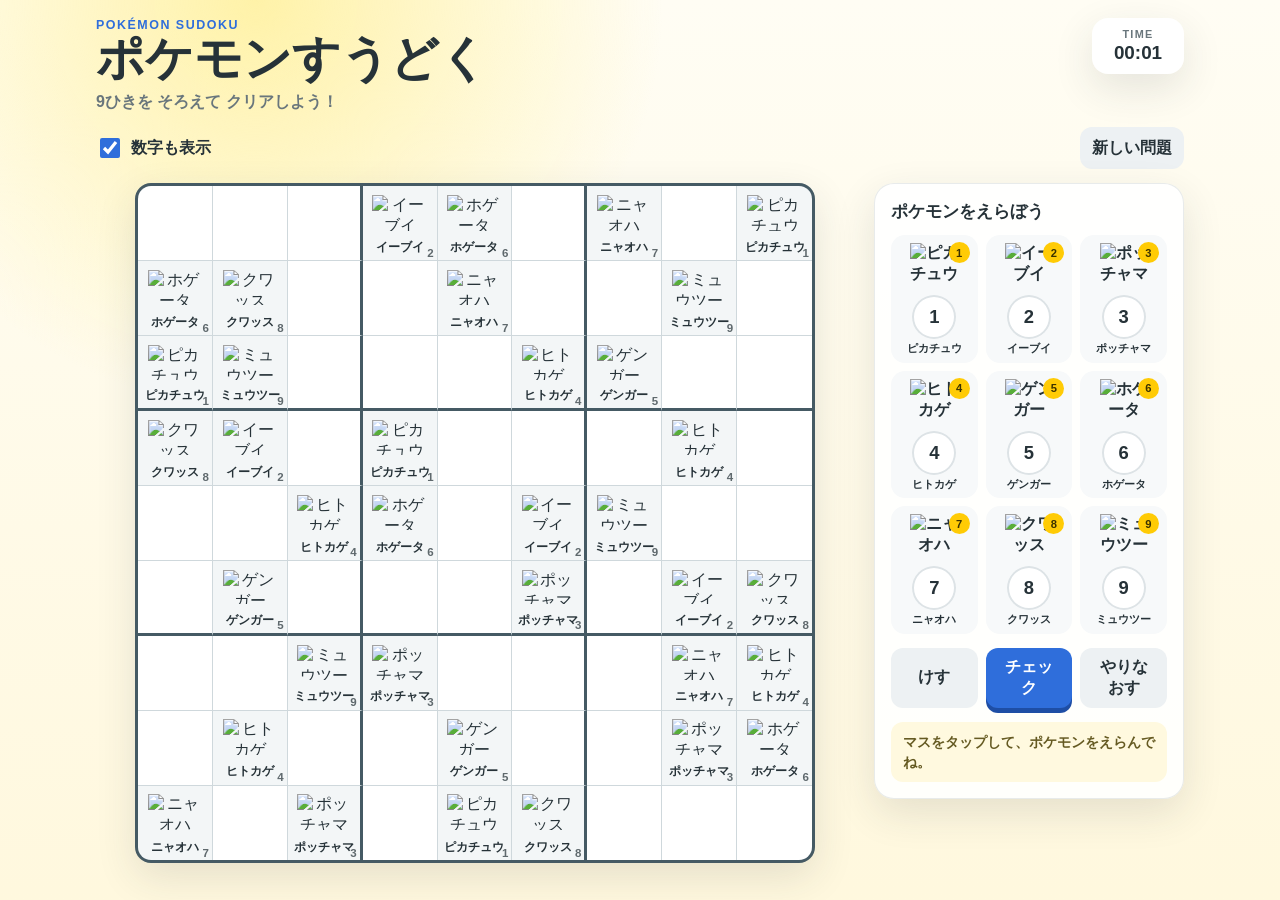
==== index.html @ cf90e305 "Add files via upload" ====
<!doctype html>
<html lang="ja">
<head>
  <meta charset="utf-8" />
  <meta name="viewport" content="width=device-width, initial-scale=1, viewport-fit=cover" />
  <meta name="theme-color" content="#fff7d6" />
  <title>ポケモンすうどく</title>
  <link rel="stylesheet" href="style.css" />
</head>
<body>
  <main class="app-shell">
    <header class="app-header">
      <div>
        <p class="eyebrow">Pokémon Sudoku</p>
        <h1>ポケモンすうどく</h1>
        <p class="subtitle">9ひきを そろえて クリアしよう！</p>
      </div>
      <div class="timer-card" aria-label="経過時間">
        <span>TIME</span>
        <strong id="timer">00:00</strong>
      </div>
    </header>

    <section class="toolbar" aria-label="ゲーム設定">
      <label class="toggle">
        <input id="showNumbers" type="checkbox" checked />
        <span>数字も表示</span>
      </label>
      <button id="newGameBtn" class="btn btn-soft" type="button">新しい問題</button>
    </section>

    <section class="game-area">
      <div class="board-wrap">
        <div id="sudokuBoard" class="sudoku-board" role="grid" aria-label="数独盤面"></div>
      </div>

      <aside class="side-panel">
        <h2>ポケモンをえらぼう</h2>
        <div id="palette" class="pokemon-palette" aria-label="ポケモン選択"></div>

        <div class="action-grid">
          <button id="eraseBtn" class="btn btn-soft" type="button">けす</button>
          <button id="checkBtn" class="btn btn-primary" type="button">チェック</button>
          <button id="resetBtn" class="btn btn-soft" type="button">やりなおす</button>
        </div>

        <p id="statusMessage" class="status-message" aria-live="polite">
          マスをタップして、ポケモンをえらんでね。
        </p>
      </aside>
    </section>
  </main>

  <div id="celebration" class="celebration" hidden>
    <div class="celebration-card" role="dialog" aria-modal="true" aria-labelledby="clearTitle">
      <div class="sparkles" aria-hidden="true">✦ ✨ ★ ✦</div>
      <p class="clear-kicker">CONGRATULATIONS!</p>
      <h2 id="clearTitle">クリア！ おめでとう！</h2>
      <p class="clear-message">9ひきのみんなが そろったよ！</p>

      <div id="celebrationPokemon" class="celebration-pokemon"></div>

      <p class="clear-time">クリアタイム：<strong id="clearTime">00:00</strong></p>
      <button id="playAgainBtn" class="btn btn-primary btn-large" type="button">新しい問題にちょうせん</button>
    </div>
  </div>

  <script src="script.js"></script>
</body>
</html>
---- style.css ----
:root {
  --bg: #fff8de;
  --panel: #ffffff;
  --ink: #263238;
  --muted: #69767c;
  --line: #cfd8dc;
  --strong-line: #455a64;
  --accent: #ffcb05;
  --accent-dark: #f3a900;
  --blue: #2f6edb;
  --blue-dark: #1e4ea5;
  --danger: #d63a3a;
  --danger-bg: #ffe9e9;
  --selected: #e9f2ff;
  --related: #f5f9ff;
  --fixed: #f3f6f7;
  --shadow: 0 14px 40px rgba(38, 50, 56, .12);
}

* { box-sizing: border-box; }

html, body {
  margin: 0;
  min-height: 100%;
  font-family: -apple-system, BlinkMacSystemFont, "Segoe UI", "Hiragino Sans",
    "Yu Gothic", "Meiryo", sans-serif;
  color: var(--ink);
  background:
    radial-gradient(circle at 20% 0%, #fff2a8 0, transparent 30%),
    linear-gradient(180deg, #fffdf4 0%, var(--bg) 100%);
}

button, input { font: inherit; }

button {
  -webkit-tap-highlight-color: transparent;
  touch-action: manipulation;
}

.app-shell {
  width: min(1120px, 100%);
  margin: 0 auto;
  padding: 18px 16px 28px;
}

.app-header {
  display: flex;
  justify-content: space-between;
  gap: 16px;
  align-items: flex-start;
  margin-bottom: 14px;
}

.eyebrow {
  margin: 0 0 2px;
  font-size: .78rem;
  font-weight: 800;
  letter-spacing: .12em;
  color: var(--blue);
  text-transform: uppercase;
}

h1 {
  margin: 0;
  font-size: clamp(1.8rem, 5vw, 3rem);
  line-height: 1.05;
}

.subtitle {
  margin: 8px 0 0;
  color: var(--muted);
  font-weight: 700;
}

.timer-card {
  flex: 0 0 auto;
  min-width: 92px;
  padding: 10px 12px;
  border-radius: 16px;
  background: var(--panel);
  box-shadow: var(--shadow);
  text-align: center;
}

.timer-card span {
  display: block;
  font-size: .68rem;
  letter-spacing: .12em;
  color: var(--muted);
  font-weight: 900;
}

.timer-card strong {
  display: block;
  margin-top: 2px;
  font-variant-numeric: tabular-nums;
  font-size: 1.18rem;
}

.toolbar {
  display: flex;
  gap: 10px;
  justify-content: space-between;
  align-items: center;
  margin-bottom: 14px;
}

.toggle {
  display: inline-flex;
  align-items: center;
  gap: 8px;
  font-weight: 800;
  cursor: pointer;
}

.toggle input {
  width: 20px;
  height: 20px;
  accent-color: var(--blue);
}

.game-area {
  display: grid;
  grid-template-columns: minmax(0, 1fr) 310px;
  gap: 20px;
  align-items: start;
}

.board-wrap {
  display: flex;
  justify-content: center;
}

.sudoku-board {
  width: min(100%, 680px);
  aspect-ratio: 1;
  display: grid;
  grid-template-columns: repeat(9, 1fr);
  grid-template-rows: repeat(9, 1fr);
  background: var(--strong-line);
  border: 3px solid var(--strong-line);
  border-radius: 16px;
  overflow: hidden;
  box-shadow: var(--shadow);
}

.cell {
  position: relative;
  display: grid;
  place-items: center;
  min-width: 0;
  min-height: 0;
  padding: 2px;
  border: 0;
  border-right: 1px solid var(--line);
  border-bottom: 1px solid var(--line);
  background: white;
  cursor: pointer;
  color: var(--ink);
}

.cell:nth-child(9n) { border-right: 0; }
.cell:nth-last-child(-n + 9) { border-bottom: 0; }

.cell.block-right { border-right: 3px solid var(--strong-line); }
.cell.block-bottom { border-bottom: 3px solid var(--strong-line); }

.cell.fixed {
  background: var(--fixed);
  cursor: default;
}

.cell.related:not(.fixed) { background: var(--related); }
.cell.selected { background: var(--selected) !important; }
.cell.error { background: var(--danger-bg) !important; }

.cell img,
.pokemon-button img,
.celebration-item img {
  display: block;
  object-fit: contain;
}

.cell img {
  width: 78%;
  height: 72%;
}

.cell-number {
  position: absolute;
  right: 3px;
  bottom: 1px;
  font-size: clamp(.48rem, 1.2vw, .72rem);
  font-weight: 900;
  color: rgba(38, 50, 56, .72);
  line-height: 1;
}

.cell-name-fallback {
  font-size: clamp(.42rem, 1.05vw, .78rem);
  font-weight: 900;
  text-align: center;
  line-height: 1.1;
  padding: 0 2px;
}

.cell.fixed .cell-name-fallback { color: #263238; }

.side-panel {
  background: rgba(255,255,255,.9);
  border: 1px solid rgba(69, 90, 100, .12);
  border-radius: 20px;
  padding: 16px;
  box-shadow: var(--shadow);
}

.side-panel h2 {
  margin: 0 0 12px;
  font-size: 1.05rem;
}

.pokemon-palette {
  display: grid;
  grid-template-columns: repeat(3, 1fr);
  gap: 8px;
}

.pokemon-button {
  position: relative;
  display: flex;
  min-height: 88px;
  flex-direction: column;
  align-items: center;
  justify-content: center;
  gap: 4px;
  padding: 6px 4px;
  border: 2px solid transparent;
  border-radius: 14px;
  background: #f7f9fa;
  color: var(--ink);
  cursor: pointer;
  font-weight: 900;
}

.pokemon-button:hover,
.pokemon-button:focus-visible {
  border-color: var(--blue);
  outline: none;
}

.pokemon-button.active {
  border-color: var(--blue);
  background: #e9f2ff;
}

.pokemon-button img {
  width: 48px;
  height: 48px;
}

.pokemon-button .fallback {
  width: 44px;
  height: 44px;
  display: grid;
  place-items: center;
  border-radius: 50%;
  background: white;
  font-size: 1.15rem;
  box-shadow: inset 0 0 0 2px #dde3e6;
}

.pokemon-button small {
  font-size: .68rem;
  line-height: 1.05;
}

.palette-number {
  position: absolute;
  right: 6px;
  top: 5px;
  width: 21px;
  height: 21px;
  border-radius: 50%;
  display: grid;
  place-items: center;
  font-size: .7rem;
  background: var(--accent);
  color: #3b3200;
}

.action-grid {
  margin-top: 14px;
  display: grid;
  grid-template-columns: repeat(3, 1fr);
  gap: 8px;
}

.btn {
  border: 0;
  border-radius: 12px;
  min-height: 42px;
  padding: 9px 12px;
  font-weight: 900;
  cursor: pointer;
}

.btn-soft {
  background: #edf1f3;
  color: var(--ink);
}

.btn-primary {
  background: var(--blue);
  color: white;
  box-shadow: 0 5px 0 var(--blue-dark);
}

.btn-primary:active {
  transform: translateY(3px);
  box-shadow: 0 2px 0 var(--blue-dark);
}

.btn-large {
  width: min(360px, 100%);
  min-height: 50px;
  font-size: 1rem;
}

.status-message {
  min-height: 44px;
  margin: 14px 0 0;
  padding: 10px 12px;
  border-radius: 12px;
  background: #fff9df;
  color: #655a22;
  font-size: .88rem;
  font-weight: 800;
  line-height: 1.45;
}

.status-message.good {
  background: #e8f7ec;
  color: #24613a;
}

.status-message.bad {
  background: var(--danger-bg);
  color: #812727;
}

.celebration[hidden] { display: none; }

.celebration {
  position: fixed;
  inset: 0;
  z-index: 100;
  display: grid;
  place-items: center;
  padding: 18px;
  background: rgba(27, 36, 40, .72);
  backdrop-filter: blur(5px);
}

.celebration-card {
  width: min(720px, 100%);
  max-height: calc(100vh - 36px);
  overflow: auto;
  padding: 24px 18px 22px;
  border-radius: 24px;
  background:
    radial-gradient(circle at 50% -20%, #fff1a1 0, transparent 45%),
    white;
  text-align: center;
  box-shadow: 0 28px 80px rgba(0,0,0,.28);
  animation: pop-in .35s ease-out;
}

@keyframes pop-in {
  from { opacity: 0; transform: scale(.9) translateY(12px); }
  to { opacity: 1; transform: scale(1) translateY(0); }
}

.sparkles {
  font-size: 1.4rem;
  letter-spacing: .28em;
  color: var(--accent-dark);
}

.clear-kicker {
  margin: 8px 0 2px;
  color: var(--blue);
  font-size: .75rem;
  font-weight: 1000;
  letter-spacing: .1em;
}

.celebration-card h2 {
  margin: 0;
  font-size: clamp(1.65rem, 6vw, 2.5rem);
}

.clear-message {
  margin: 8px 0 16px;
  font-weight: 800;
  color: var(--muted);
}

.celebration-pokemon {
  display: grid;
  grid-template-columns: repeat(3, 1fr);
  gap: 10px;
  width: min(520px, 100%);
  margin: 0 auto 14px;
}

.celebration-item {
  min-width: 0;
  min-height: 112px;
  display: flex;
  flex-direction: column;
  justify-content: center;
  align-items: center;
  gap: 4px;
  padding: 8px 4px;
  border-radius: 16px;
  background: #f7f9fa;
  border: 2px solid #edf1f3;
}

.celebration-item img {
  width: min(76px, 70%);
  height: 70px;
}

.celebration-item .fallback {
  width: 62px;
  height: 62px;
  display: grid;
  place-items: center;
  border-radius: 50%;
  background: white;
  box-shadow: inset 0 0 0 2px #dde3e6;
  font-size: 1.35rem;
  font-weight: 1000;
}

.celebration-item strong {
  font-size: .78rem;
  line-height: 1.1;
}

.clear-time {
  margin: 12px 0 16px;
  font-weight: 800;
}

@media (max-width: 860px) {
  .game-area {
    grid-template-columns: 1fr;
  }

  .side-panel {
    width: min(680px, 100%);
    margin: 0 auto;
  }

  .pokemon-palette {
    grid-template-columns: repeat(5, 1fr);
  }

  .pokemon-button {
    min-height: 80px;
  }
}

@media (max-width: 620px) {
  .app-shell { padding: 12px 10px 20px; }

  .app-header {
    align-items: center;
  }

  .subtitle {
    font-size: .82rem;
  }

  .timer-card {
    min-width: 78px;
    padding: 8px 9px;
  }

  .toolbar {
    gap: 8px;
  }

  .toolbar .btn {
    min-height: 38px;
    padding: 7px 10px;
    font-size: .8rem;
  }

  .toggle {
    font-size: .82rem;
  }

  .sudoku-board {
    border-radius: 10px;
    border-width: 2px;
  }

  .cell.block-right { border-right-width: 2px; }
  .cell.block-bottom { border-bottom-width: 2px; }

  .pokemon-palette {
    grid-template-columns: repeat(3, 1fr);
  }

  .pokemon-button {
    min-height: 76px;
  }

  .pokemon-button img {
    width: 42px;
    height: 42px;
  }

  .celebration-card {
    padding-left: 12px;
    padding-right: 12px;
  }

  .celebration-item {
    min-height: 96px;
  }

  .celebration-item img {
    height: 58px;
  }
}
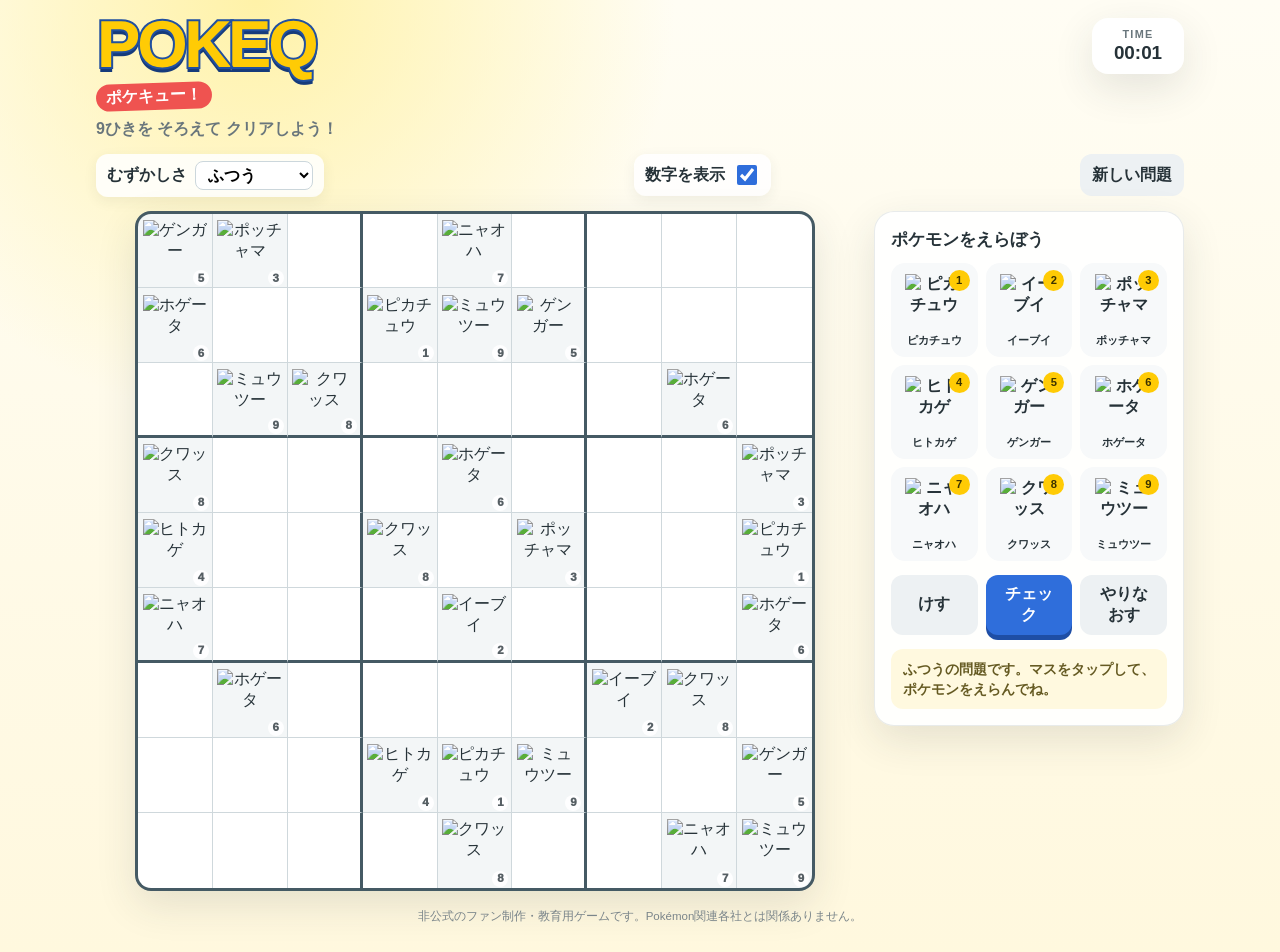
==== commit a5b907c2: "Add files via upload" ====
--- a/index.html
+++ b/index.html
@@ -4,15 +4,15 @@
   <meta charset="utf-8" />
   <meta name="viewport" content="width=device-width, initial-scale=1, viewport-fit=cover" />
   <meta name="theme-color" content="#fff7d6" />
-  <title>ポケモンすうどく</title>
+  <title>POKEQ | ポケキュー！</title>
   <link rel="stylesheet" href="style.css" />
 </head>
 <body>
   <main class="app-shell">
     <header class="app-header">
-      <div>
-        <p class="eyebrow">Pokémon Sudoku</p>
-        <h1>ポケモンすうどく</h1>
+      <div class="brand">
+        <div class="brand-main">POKEQ</div>
+        <div class="brand-ja">ポケキュー！</div>
         <p class="subtitle">9ひきを そろえて クリアしよう！</p>
       </div>
       <div class="timer-card" aria-label="経過時間">
@@ -22,10 +22,20 @@
     </header>
 
     <section class="toolbar" aria-label="ゲーム設定">
-      <label class="toggle">
+      <label class="control-box">
+        <span>むずかしさ</span>
+        <select id="difficulty">
+          <option value="easy">かんたん</option>
+          <option value="normal" selected>ふつう</option>
+          <option value="hard">むずかしい</option>
+        </select>
+      </label>
+
+      <label class="toggle control-box">
+        <span>数字を表示</span>
         <input id="showNumbers" type="checkbox" checked />
-        <span>数字も表示</span>
       </label>
+
       <button id="newGameBtn" class="btn btn-soft" type="button">新しい問題</button>
     </section>
 
@@ -49,6 +59,10 @@
         </p>
       </aside>
     </section>
+
+    <footer class="app-footer">
+      非公式のファン制作・教育用ゲームです。Pokémon関連各社とは関係ありません。
+    </footer>
   </main>
 
   <div id="celebration" class="celebration" hidden>
@@ -57,11 +71,12 @@
       <p class="clear-kicker">CONGRATULATIONS!</p>
       <h2 id="clearTitle">クリア！ おめでとう！</h2>
       <p class="clear-message">9ひきのみんなが そろったよ！</p>
-
       <div id="celebrationPokemon" class="celebration-pokemon"></div>
-
       <p class="clear-time">クリアタイム：<strong id="clearTime">00:00</strong></p>
-      <button id="playAgainBtn" class="btn btn-primary btn-large" type="button">新しい問題にちょうせん</button>
+      <div class="clear-actions">
+        <button id="closeClearBtn" class="btn btn-soft btn-large" type="button">盤面を見る</button>
+        <button id="playAgainBtn" class="btn btn-primary btn-large" type="button">新しい問題にちょうせん</button>
+      </div>
     </div>
   </div>
 
--- a/style.css
+++ b/style.css
@@ -16,524 +16,75 @@
   --fixed: #f3f6f7;
   --shadow: 0 14px 40px rgba(38, 50, 56, .12);
 }
-
 * { box-sizing: border-box; }
-
 html, body {
   margin: 0;
   min-height: 100%;
-  font-family: -apple-system, BlinkMacSystemFont, "Segoe UI", "Hiragino Sans",
-    "Yu Gothic", "Meiryo", sans-serif;
+  font-family: -apple-system, BlinkMacSystemFont, "Segoe UI", "Hiragino Sans", "Yu Gothic", "Meiryo", sans-serif;
   color: var(--ink);
-  background:
-    radial-gradient(circle at 20% 0%, #fff2a8 0, transparent 30%),
-    linear-gradient(180deg, #fffdf4 0%, var(--bg) 100%);
+  background: radial-gradient(circle at 20% 0%, #fff2a8 0, transparent 30%), linear-gradient(180deg, #fffdf4 0%, var(--bg) 100%);
 }
-
-button, input { font: inherit; }
-
-button {
-  -webkit-tap-highlight-color: transparent;
-  touch-action: manipulation;
-}
-
-.app-shell {
-  width: min(1120px, 100%);
-  margin: 0 auto;
-  padding: 18px 16px 28px;
-}
-
-.app-header {
-  display: flex;
-  justify-content: space-between;
-  gap: 16px;
-  align-items: flex-start;
-  margin-bottom: 14px;
-}
-
-.eyebrow {
-  margin: 0 0 2px;
-  font-size: .78rem;
-  font-weight: 800;
-  letter-spacing: .12em;
-  color: var(--blue);
-  text-transform: uppercase;
-}
-
-h1 {
-  margin: 0;
-  font-size: clamp(1.8rem, 5vw, 3rem);
-  line-height: 1.05;
-}
-
-.subtitle {
-  margin: 8px 0 0;
-  color: var(--muted);
-  font-weight: 700;
-}
-
-.timer-card {
-  flex: 0 0 auto;
-  min-width: 92px;
-  padding: 10px 12px;
-  border-radius: 16px;
-  background: var(--panel);
-  box-shadow: var(--shadow);
-  text-align: center;
-}
-
-.timer-card span {
-  display: block;
-  font-size: .68rem;
-  letter-spacing: .12em;
-  color: var(--muted);
-  font-weight: 900;
-}
-
-.timer-card strong {
-  display: block;
-  margin-top: 2px;
-  font-variant-numeric: tabular-nums;
-  font-size: 1.18rem;
-}
-
-.toolbar {
-  display: flex;
-  gap: 10px;
-  justify-content: space-between;
-  align-items: center;
-  margin-bottom: 14px;
-}
-
-.toggle {
-  display: inline-flex;
-  align-items: center;
-  gap: 8px;
-  font-weight: 800;
-  cursor: pointer;
-}
-
-.toggle input {
-  width: 20px;
-  height: 20px;
-  accent-color: var(--blue);
-}
-
-.game-area {
-  display: grid;
-  grid-template-columns: minmax(0, 1fr) 310px;
-  gap: 20px;
-  align-items: start;
-}
-
-.board-wrap {
-  display: flex;
-  justify-content: center;
-}
-
-.sudoku-board {
-  width: min(100%, 680px);
-  aspect-ratio: 1;
-  display: grid;
-  grid-template-columns: repeat(9, 1fr);
-  grid-template-rows: repeat(9, 1fr);
-  background: var(--strong-line);
-  border: 3px solid var(--strong-line);
-  border-radius: 16px;
-  overflow: hidden;
-  box-shadow: var(--shadow);
-}
-
-.cell {
-  position: relative;
-  display: grid;
-  place-items: center;
-  min-width: 0;
-  min-height: 0;
-  padding: 2px;
-  border: 0;
-  border-right: 1px solid var(--line);
-  border-bottom: 1px solid var(--line);
-  background: white;
-  cursor: pointer;
-  color: var(--ink);
-}
-
+button, input, select { font: inherit; }
+button { -webkit-tap-highlight-color: transparent; touch-action: manipulation; }
+.app-shell { width: min(1120px, 100%); margin: 0 auto; padding: 18px 16px 28px; }
+.app-header { display: flex; justify-content: space-between; gap: 16px; align-items: flex-start; margin-bottom: 14px; }
+.brand-main { font-size: clamp(2.2rem, 7vw, 4rem); line-height: .9; font-weight: 1000; letter-spacing: -.04em; color: #ffcb05; -webkit-text-stroke: 2px #2150a0; text-shadow: 0 4px 0 #163b7b; }
+.brand-ja { display: inline-block; margin-top: 7px; padding: 3px 10px; border-radius: 999px; background: #ef5350; color: white; font-weight: 1000; transform: rotate(-2deg); }
+.subtitle { margin: 9px 0 0; color: var(--muted); font-weight: 800; }
+.timer-card { flex: 0 0 auto; min-width: 92px; padding: 10px 12px; border-radius: 16px; background: var(--panel); box-shadow: var(--shadow); text-align: center; }
+.timer-card span { display: block; font-size: .68rem; letter-spacing: .12em; color: var(--muted); font-weight: 900; }
+.timer-card strong { display: block; margin-top: 2px; font-variant-numeric: tabular-nums; font-size: 1.18rem; }
+.toolbar { display: flex; gap: 10px; justify-content: space-between; align-items: center; margin-bottom: 14px; flex-wrap: wrap; }
+.control-box { display: inline-flex; align-items: center; gap: 8px; min-height: 42px; padding: 7px 11px; border-radius: 12px; background: rgba(255,255,255,.85); font-weight: 900; box-shadow: 0 4px 14px rgba(38,50,56,.07); }
+.control-box select { border: 1px solid #ccd7dc; border-radius: 8px; background: white; padding: 4px 8px; font-weight: 800; }
+.toggle input { width: 20px; height: 20px; accent-color: var(--blue); }
+.game-area { display: grid; grid-template-columns: minmax(0, 1fr) 310px; gap: 20px; align-items: start; }
+.board-wrap { display: flex; justify-content: center; }
+.sudoku-board { width: min(100%, 680px); aspect-ratio: 1; display: grid; grid-template-columns: repeat(9, 1fr); grid-template-rows: repeat(9, 1fr); background: var(--strong-line); border: 3px solid var(--strong-line); border-radius: 16px; overflow: hidden; box-shadow: var(--shadow); }
+.cell { position: relative; display: grid; place-items: center; min-width: 0; min-height: 0; padding: 1px; border: 0; border-right: 1px solid var(--line); border-bottom: 1px solid var(--line); background: white; cursor: pointer; color: var(--ink); }
 .cell:nth-child(9n) { border-right: 0; }
 .cell:nth-last-child(-n + 9) { border-bottom: 0; }
-
 .cell.block-right { border-right: 3px solid var(--strong-line); }
 .cell.block-bottom { border-bottom: 3px solid var(--strong-line); }
-
-.cell.fixed {
-  background: var(--fixed);
-  cursor: default;
-}
-
+.cell.fixed { background: var(--fixed); cursor: default; }
 .cell.related:not(.fixed) { background: var(--related); }
-.cell.selected { background: var(--selected) !important; }
+.cell.selected { background: var(--selected) !important; box-shadow: inset 0 0 0 3px var(--blue); }
 .cell.error { background: var(--danger-bg) !important; }
-
-.cell img,
-.pokemon-button img,
-.celebration-item img {
-  display: block;
-  object-fit: contain;
-}
-
-.cell img {
-  width: 78%;
-  height: 72%;
-}
-
-.cell-number {
-  position: absolute;
-  right: 3px;
-  bottom: 1px;
-  font-size: clamp(.48rem, 1.2vw, .72rem);
-  font-weight: 900;
-  color: rgba(38, 50, 56, .72);
-  line-height: 1;
-}
-
-.cell-name-fallback {
-  font-size: clamp(.42rem, 1.05vw, .78rem);
-  font-weight: 900;
-  text-align: center;
-  line-height: 1.1;
-  padding: 0 2px;
-}
-
-.cell.fixed .cell-name-fallback { color: #263238; }
-
-.side-panel {
-  background: rgba(255,255,255,.9);
-  border: 1px solid rgba(69, 90, 100, .12);
-  border-radius: 20px;
-  padding: 16px;
-  box-shadow: var(--shadow);
-}
-
-.side-panel h2 {
-  margin: 0 0 12px;
-  font-size: 1.05rem;
-}
-
-.pokemon-palette {
-  display: grid;
-  grid-template-columns: repeat(3, 1fr);
-  gap: 8px;
-}
-
-.pokemon-button {
-  position: relative;
-  display: flex;
-  min-height: 88px;
-  flex-direction: column;
-  align-items: center;
-  justify-content: center;
-  gap: 4px;
-  padding: 6px 4px;
-  border: 2px solid transparent;
-  border-radius: 14px;
-  background: #f7f9fa;
-  color: var(--ink);
-  cursor: pointer;
-  font-weight: 900;
-}
-
-.pokemon-button:hover,
-.pokemon-button:focus-visible {
-  border-color: var(--blue);
-  outline: none;
-}
-
-.pokemon-button.active {
-  border-color: var(--blue);
-  background: #e9f2ff;
-}
-
-.pokemon-button img {
-  width: 48px;
-  height: 48px;
-}
-
-.pokemon-button .fallback {
-  width: 44px;
-  height: 44px;
-  display: grid;
-  place-items: center;
-  border-radius: 50%;
-  background: white;
-  font-size: 1.15rem;
-  box-shadow: inset 0 0 0 2px #dde3e6;
-}
-
-.pokemon-button small {
-  font-size: .68rem;
-  line-height: 1.05;
-}
-
-.palette-number {
-  position: absolute;
-  right: 6px;
-  top: 5px;
-  width: 21px;
-  height: 21px;
-  border-radius: 50%;
-  display: grid;
-  place-items: center;
-  font-size: .7rem;
-  background: var(--accent);
-  color: #3b3200;
-}
-
-.action-grid {
-  margin-top: 14px;
-  display: grid;
-  grid-template-columns: repeat(3, 1fr);
-  gap: 8px;
-}
-
-.btn {
-  border: 0;
-  border-radius: 12px;
-  min-height: 42px;
-  padding: 9px 12px;
-  font-weight: 900;
-  cursor: pointer;
-}
-
-.btn-soft {
-  background: #edf1f3;
-  color: var(--ink);
-}
-
-.btn-primary {
-  background: var(--blue);
-  color: white;
-  box-shadow: 0 5px 0 var(--blue-dark);
-}
-
-.btn-primary:active {
-  transform: translateY(3px);
-  box-shadow: 0 2px 0 var(--blue-dark);
-}
-
-.btn-large {
-  width: min(360px, 100%);
-  min-height: 50px;
-  font-size: 1rem;
-}
-
-.status-message {
-  min-height: 44px;
-  margin: 14px 0 0;
-  padding: 10px 12px;
-  border-radius: 12px;
-  background: #fff9df;
-  color: #655a22;
-  font-size: .88rem;
-  font-weight: 800;
-  line-height: 1.45;
-}
-
-.status-message.good {
-  background: #e8f7ec;
-  color: #24613a;
-}
-
-.status-message.bad {
-  background: var(--danger-bg);
-  color: #812727;
-}
-
+.cell img, .pokemon-button img, .celebration-item img { display: block; object-fit: contain; }
+.cell img { width: 90%; height: 86%; }
+.cell-number { position: absolute; right: 3px; bottom: 1px; display: grid; place-items: center; min-width: 16px; height: 16px; padding: 0 3px; border-radius: 999px; background: rgba(255,255,255,.9); font-size: clamp(.48rem, 1.2vw, .72rem); font-weight: 1000; color: rgba(38, 50, 56, .78); line-height: 1; }
+.side-panel { background: rgba(255,255,255,.9); border: 1px solid rgba(69, 90, 100, .12); border-radius: 20px; padding: 16px; box-shadow: var(--shadow); }
+.side-panel h2 { margin: 0 0 12px; font-size: 1.05rem; }
+.pokemon-palette { display: grid; grid-template-columns: repeat(3, 1fr); gap: 8px; }
+.pokemon-button { position: relative; display: flex; min-height: 94px; flex-direction: column; align-items: center; justify-content: center; gap: 3px; padding: 5px 3px; border: 2px solid transparent; border-radius: 14px; background: #f7f9fa; color: var(--ink); cursor: pointer; font-weight: 900; }
+.pokemon-button:hover, .pokemon-button:focus-visible { border-color: var(--blue); outline: none; }
+.pokemon-button.active { border-color: var(--blue); background: #e9f2ff; }
+.pokemon-button img { width: 58px; height: 58px; }
+.pokemon-button small { font-size: .66rem; line-height: 1.05; }
+.palette-number { position: absolute; right: 6px; top: 5px; width: 21px; height: 21px; border-radius: 50%; display: grid; place-items: center; font-size: .7rem; background: var(--accent); color: #3b3200; }
+.action-grid { margin-top: 14px; display: grid; grid-template-columns: repeat(3, 1fr); gap: 8px; }
+.btn { border: 0; border-radius: 12px; min-height: 42px; padding: 9px 12px; font-weight: 1000; cursor: pointer; }
+.btn-soft { background: #edf1f3; color: var(--ink); }
+.btn-primary { background: var(--blue); color: white; box-shadow: 0 5px 0 var(--blue-dark); }
+.btn-primary:active { transform: translateY(3px); box-shadow: 0 2px 0 var(--blue-dark); }
+.btn-large { min-height: 50px; font-size: 1rem; }
+.status-message { min-height: 44px; margin: 14px 0 0; padding: 10px 12px; border-radius: 12px; background: #fff9df; color: #655a22; font-size: .88rem; font-weight: 800; line-height: 1.45; }
+.status-message.good { background: #e8f7ec; color: #24613a; }
+.status-message.bad { background: var(--danger-bg); color: #812727; }
+.app-footer { margin-top: 18px; text-align: center; font-size: .72rem; color: #7a858a; }
 .celebration[hidden] { display: none; }
-
-.celebration {
-  position: fixed;
-  inset: 0;
-  z-index: 100;
-  display: grid;
-  place-items: center;
-  padding: 18px;
-  background: rgba(27, 36, 40, .72);
-  backdrop-filter: blur(5px);
-}
-
-.celebration-card {
-  width: min(720px, 100%);
-  max-height: calc(100vh - 36px);
-  overflow: auto;
-  padding: 24px 18px 22px;
-  border-radius: 24px;
-  background:
-    radial-gradient(circle at 50% -20%, #fff1a1 0, transparent 45%),
-    white;
-  text-align: center;
-  box-shadow: 0 28px 80px rgba(0,0,0,.28);
-  animation: pop-in .35s ease-out;
-}
-
-@keyframes pop-in {
-  from { opacity: 0; transform: scale(.9) translateY(12px); }
-  to { opacity: 1; transform: scale(1) translateY(0); }
-}
-
-.sparkles {
-  font-size: 1.4rem;
-  letter-spacing: .28em;
-  color: var(--accent-dark);
-}
-
-.clear-kicker {
-  margin: 8px 0 2px;
-  color: var(--blue);
-  font-size: .75rem;
-  font-weight: 1000;
-  letter-spacing: .1em;
-}
-
-.celebration-card h2 {
-  margin: 0;
-  font-size: clamp(1.65rem, 6vw, 2.5rem);
-}
-
-.clear-message {
-  margin: 8px 0 16px;
-  font-weight: 800;
-  color: var(--muted);
-}
-
-.celebration-pokemon {
-  display: grid;
-  grid-template-columns: repeat(3, 1fr);
-  gap: 10px;
-  width: min(520px, 100%);
-  margin: 0 auto 14px;
-}
-
-.celebration-item {
-  min-width: 0;
-  min-height: 112px;
-  display: flex;
-  flex-direction: column;
-  justify-content: center;
-  align-items: center;
-  gap: 4px;
-  padding: 8px 4px;
-  border-radius: 16px;
-  background: #f7f9fa;
-  border: 2px solid #edf1f3;
-}
-
-.celebration-item img {
-  width: min(76px, 70%);
-  height: 70px;
-}
-
-.celebration-item .fallback {
-  width: 62px;
-  height: 62px;
-  display: grid;
-  place-items: center;
-  border-radius: 50%;
-  background: white;
-  box-shadow: inset 0 0 0 2px #dde3e6;
-  font-size: 1.35rem;
-  font-weight: 1000;
-}
-
-.celebration-item strong {
-  font-size: .78rem;
-  line-height: 1.1;
-}
-
-.clear-time {
-  margin: 12px 0 16px;
-  font-weight: 800;
-}
-
-@media (max-width: 860px) {
-  .game-area {
-    grid-template-columns: 1fr;
-  }
-
-  .side-panel {
-    width: min(680px, 100%);
-    margin: 0 auto;
-  }
-
-  .pokemon-palette {
-    grid-template-columns: repeat(5, 1fr);
-  }
-
-  .pokemon-button {
-    min-height: 80px;
-  }
-}
-
-@media (max-width: 620px) {
-  .app-shell { padding: 12px 10px 20px; }
-
-  .app-header {
-    align-items: center;
-  }
-
-  .subtitle {
-    font-size: .82rem;
-  }
-
-  .timer-card {
-    min-width: 78px;
-    padding: 8px 9px;
-  }
-
-  .toolbar {
-    gap: 8px;
-  }
-
-  .toolbar .btn {
-    min-height: 38px;
-    padding: 7px 10px;
-    font-size: .8rem;
-  }
-
-  .toggle {
-    font-size: .82rem;
-  }
-
-  .sudoku-board {
-    border-radius: 10px;
-    border-width: 2px;
-  }
-
-  .cell.block-right { border-right-width: 2px; }
-  .cell.block-bottom { border-bottom-width: 2px; }
-
-  .pokemon-palette {
-    grid-template-columns: repeat(3, 1fr);
-  }
-
-  .pokemon-button {
-    min-height: 76px;
-  }
-
-  .pokemon-button img {
-    width: 42px;
-    height: 42px;
-  }
-
-  .celebration-card {
-    padding-left: 12px;
-    padding-right: 12px;
-  }
-
-  .celebration-item {
-    min-height: 96px;
-  }
-
-  .celebration-item img {
-    height: 58px;
-  }
-}
+.celebration { position: fixed; inset: 0; z-index: 100; display: grid; place-items: center; padding: 18px; background: rgba(27, 36, 40, .72); backdrop-filter: blur(5px); }
+.celebration-card { width: min(720px, 100%); max-height: calc(100vh - 36px); overflow: auto; padding: 24px 18px 22px; border-radius: 24px; background: radial-gradient(circle at 50% -20%, #fff1a1 0, transparent 45%), white; text-align: center; box-shadow: 0 28px 80px rgba(0,0,0,.28); animation: pop-in .35s ease-out; }
+@keyframes pop-in { from { opacity: 0; transform: scale(.9) translateY(12px); } to { opacity: 1; transform: scale(1) translateY(0); } }
+.sparkles { font-size: 1.4rem; letter-spacing: .28em; color: var(--accent-dark); }
+.clear-kicker { margin: 8px 0 2px; color: var(--blue); font-size: .75rem; font-weight: 1000; letter-spacing: .1em; }
+.celebration-card h2 { margin: 0; font-size: clamp(1.65rem, 6vw, 2.5rem); }
+.clear-message { margin: 8px 0 16px; font-weight: 800; color: var(--muted); }
+.celebration-pokemon { display: grid; grid-template-columns: repeat(3, 1fr); gap: 10px; width: min(520px, 100%); margin: 0 auto 14px; }
+.celebration-item { min-width: 0; min-height: 125px; display: flex; flex-direction: column; justify-content: center; align-items: center; gap: 4px; padding: 6px 4px; border-radius: 16px; background: #f7f9fa; border: 2px solid #edf1f3; }
+.celebration-item img { width: min(95px, 82%); height: 90px; }
+.celebration-item strong { font-size: .78rem; line-height: 1.1; }
+.clear-time { margin: 12px 0 16px; font-weight: 800; }
+.clear-actions { display: grid; grid-template-columns: 1fr 1.3fr; gap: 10px; width: min(540px, 100%); margin: 0 auto; }
+@media (max-width: 860px) { .game-area { grid-template-columns: 1fr; } .side-panel { width: min(680px, 100%); margin: 0 auto; } .pokemon-palette { grid-template-columns: repeat(5, 1fr); } .pokemon-button { min-height: 86px; } }
+@media (max-width: 620px) { .app-shell { padding: 12px 10px 20px; } .app-header { align-items: center; } .subtitle { font-size: .82rem; } .timer-card { min-width: 78px; padding: 8px 9px; } .toolbar { gap: 7px; } .control-box, .toolbar .btn { min-height: 38px; padding: 6px 9px; font-size: .78rem; } .sudoku-board { border-radius: 10px; border-width: 2px; } .cell.block-right { border-right-width: 2px; } .cell.block-bottom { border-bottom-width: 2px; } .pokemon-palette { grid-template-columns: repeat(3, 1fr); } .pokemon-button { min-height: 82px; } .pokemon-button img { width: 50px; height: 50px; } .celebration-card { padding-left: 12px; padding-right: 12px; } .celebration-item { min-height: 104px; } .celebration-item img { height: 70px; } .clear-actions { grid-template-columns: 1fr; } }
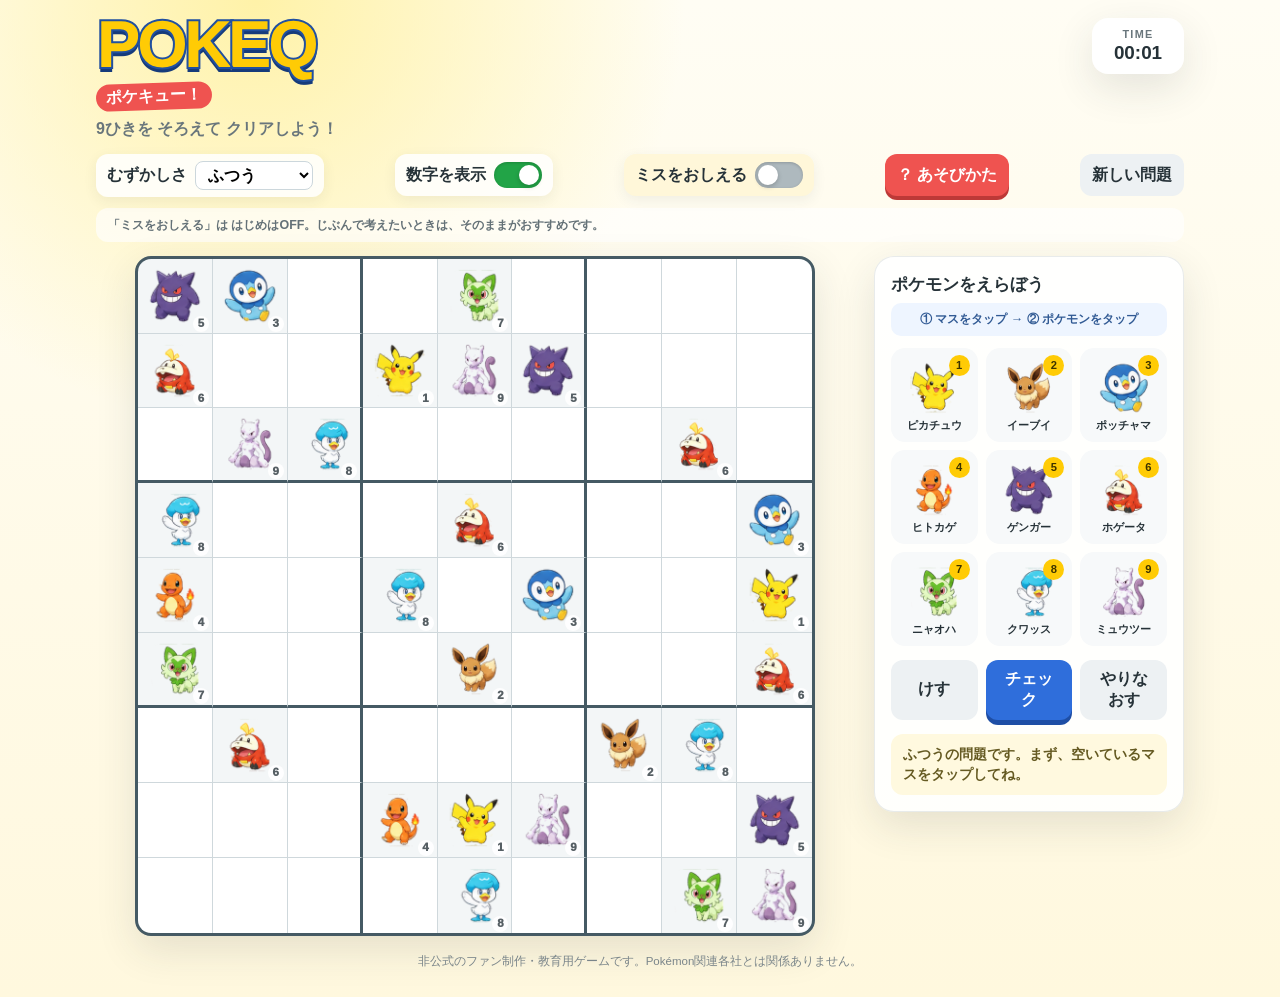
==== commit b2d79b50: "Add files via upload" ====
--- a/index.html
+++ b/index.html
@@ -31,13 +31,23 @@
         </select>
       </label>
 
-      <label class="toggle control-box">
+      <label class="control-box toggle-control">
         <span>数字を表示</span>
         <input id="showNumbers" type="checkbox" checked />
+        <span class="switch-ui" aria-hidden="true"><span class="switch-knob"></span></span>
       </label>
 
+      <label class="control-box toggle-control hint-control">
+        <span>ミスをおしえる</span>
+        <input id="instantHints" type="checkbox" />
+        <span class="switch-ui" aria-hidden="true"><span class="switch-knob"></span></span>
+      </label>
+
+      <a class="btn btn-help" href="howto.html">？ あそびかた</a>
       <button id="newGameBtn" class="btn btn-soft" type="button">新しい問題</button>
     </section>
+
+    <p class="hint-note">「ミスをおしえる」は はじめはOFF。じぶんで考えたいときは、そのままがおすすめです。</p>
 
     <section class="game-area">
       <div class="board-wrap">
@@ -46,6 +56,7 @@
 
       <aside class="side-panel">
         <h2>ポケモンをえらぼう</h2>
+        <p class="choose-guide"><strong>① マスをタップ</strong> → <strong>② ポケモンをタップ</strong></p>
         <div id="palette" class="pokemon-palette" aria-label="ポケモン選択"></div>
 
         <div class="action-grid">
@@ -55,7 +66,7 @@
         </div>
 
         <p id="statusMessage" class="status-message" aria-live="polite">
-          マスをタップして、ポケモンをえらんでね。
+          まず、ポケモンを入れたいマスをタップしてね。
         </p>
       </aside>
     </section>
--- a/style.css
+++ b/style.css
@@ -37,7 +37,7 @@
 .toolbar { display: flex; gap: 10px; justify-content: space-between; align-items: center; margin-bottom: 14px; flex-wrap: wrap; }
 .control-box { display: inline-flex; align-items: center; gap: 8px; min-height: 42px; padding: 7px 11px; border-radius: 12px; background: rgba(255,255,255,.85); font-weight: 900; box-shadow: 0 4px 14px rgba(38,50,56,.07); }
 .control-box select { border: 1px solid #ccd7dc; border-radius: 8px; background: white; padding: 4px 8px; font-weight: 800; }
-.toggle input { width: 20px; height: 20px; accent-color: var(--blue); }
+
 .game-area { display: grid; grid-template-columns: minmax(0, 1fr) 310px; gap: 20px; align-items: start; }
 .board-wrap { display: flex; justify-content: center; }
 .sudoku-board { width: min(100%, 680px); aspect-ratio: 1; display: grid; grid-template-columns: repeat(9, 1fr); grid-template-rows: repeat(9, 1fr); background: var(--strong-line); border: 3px solid var(--strong-line); border-radius: 16px; overflow: hidden; box-shadow: var(--shadow); }
@@ -88,3 +88,74 @@
 .clear-actions { display: grid; grid-template-columns: 1fr 1.3fr; gap: 10px; width: min(540px, 100%); margin: 0 auto; }
 @media (max-width: 860px) { .game-area { grid-template-columns: 1fr; } .side-panel { width: min(680px, 100%); margin: 0 auto; } .pokemon-palette { grid-template-columns: repeat(5, 1fr); } .pokemon-button { min-height: 86px; } }
 @media (max-width: 620px) { .app-shell { padding: 12px 10px 20px; } .app-header { align-items: center; } .subtitle { font-size: .82rem; } .timer-card { min-width: 78px; padding: 8px 9px; } .toolbar { gap: 7px; } .control-box, .toolbar .btn { min-height: 38px; padding: 6px 9px; font-size: .78rem; } .sudoku-board { border-radius: 10px; border-width: 2px; } .cell.block-right { border-right-width: 2px; } .cell.block-bottom { border-bottom-width: 2px; } .pokemon-palette { grid-template-columns: repeat(3, 1fr); } .pokemon-button { min-height: 82px; } .pokemon-button img { width: 50px; height: 50px; } .celebration-card { padding-left: 12px; padding-right: 12px; } .celebration-item { min-height: 104px; } .celebration-item img { height: 70px; } .clear-actions { grid-template-columns: 1fr; } }
+
+
+/* v3: ON/OFF switches, help link, and clearer move sequence */
+.toggle-control { cursor: pointer; user-select: none; }
+.toggle-control input {
+  position: absolute;
+  width: 1px;
+  height: 1px;
+  opacity: 0;
+  pointer-events: none;
+}
+.switch-ui {
+  position: relative;
+  display: inline-block;
+  width: 48px;
+  height: 26px;
+  border-radius: 999px;
+  background: #aeb9be;
+  box-shadow: inset 0 1px 3px rgba(0,0,0,.18);
+  transition: background .18s ease;
+}
+.switch-knob {
+  position: absolute;
+  top: 3px;
+  left: 3px;
+  width: 20px;
+  height: 20px;
+  border-radius: 50%;
+  background: white;
+  box-shadow: 0 2px 5px rgba(0,0,0,.2);
+  transition: transform .18s ease;
+}
+.toggle-control input:checked + .switch-ui { background: #22a447; }
+.toggle-control input:checked + .switch-ui .switch-knob { transform: translateX(22px); }
+.toggle-control:has(input:focus-visible) { outline: 3px solid rgba(47,110,219,.25); }
+.hint-control { background: #fff7d9; }
+.btn-help {
+  display: inline-flex;
+  align-items: center;
+  justify-content: center;
+  text-decoration: none;
+  background: #ef5350;
+  color: white;
+  box-shadow: 0 4px 0 #bd3937;
+}
+.btn-help:active { transform: translateY(2px); box-shadow: 0 2px 0 #bd3937; }
+.hint-note {
+  margin: -3px 0 14px;
+  padding: 8px 12px;
+  border-radius: 12px;
+  background: rgba(255,255,255,.66);
+  color: #647177;
+  font-size: .78rem;
+  font-weight: 800;
+  line-height: 1.45;
+}
+.choose-guide {
+  margin: -5px 0 12px;
+  padding: 8px 10px;
+  border-radius: 10px;
+  background: #eef5ff;
+  color: #315a94;
+  font-size: .78rem;
+  text-align: center;
+}
+@media (max-width: 620px) {
+  .switch-ui { width: 44px; height: 24px; }
+  .switch-knob { width: 18px; height: 18px; }
+  .toggle-control input:checked + .switch-ui .switch-knob { transform: translateX(20px); }
+  .hint-note { font-size: .7rem; }
+}
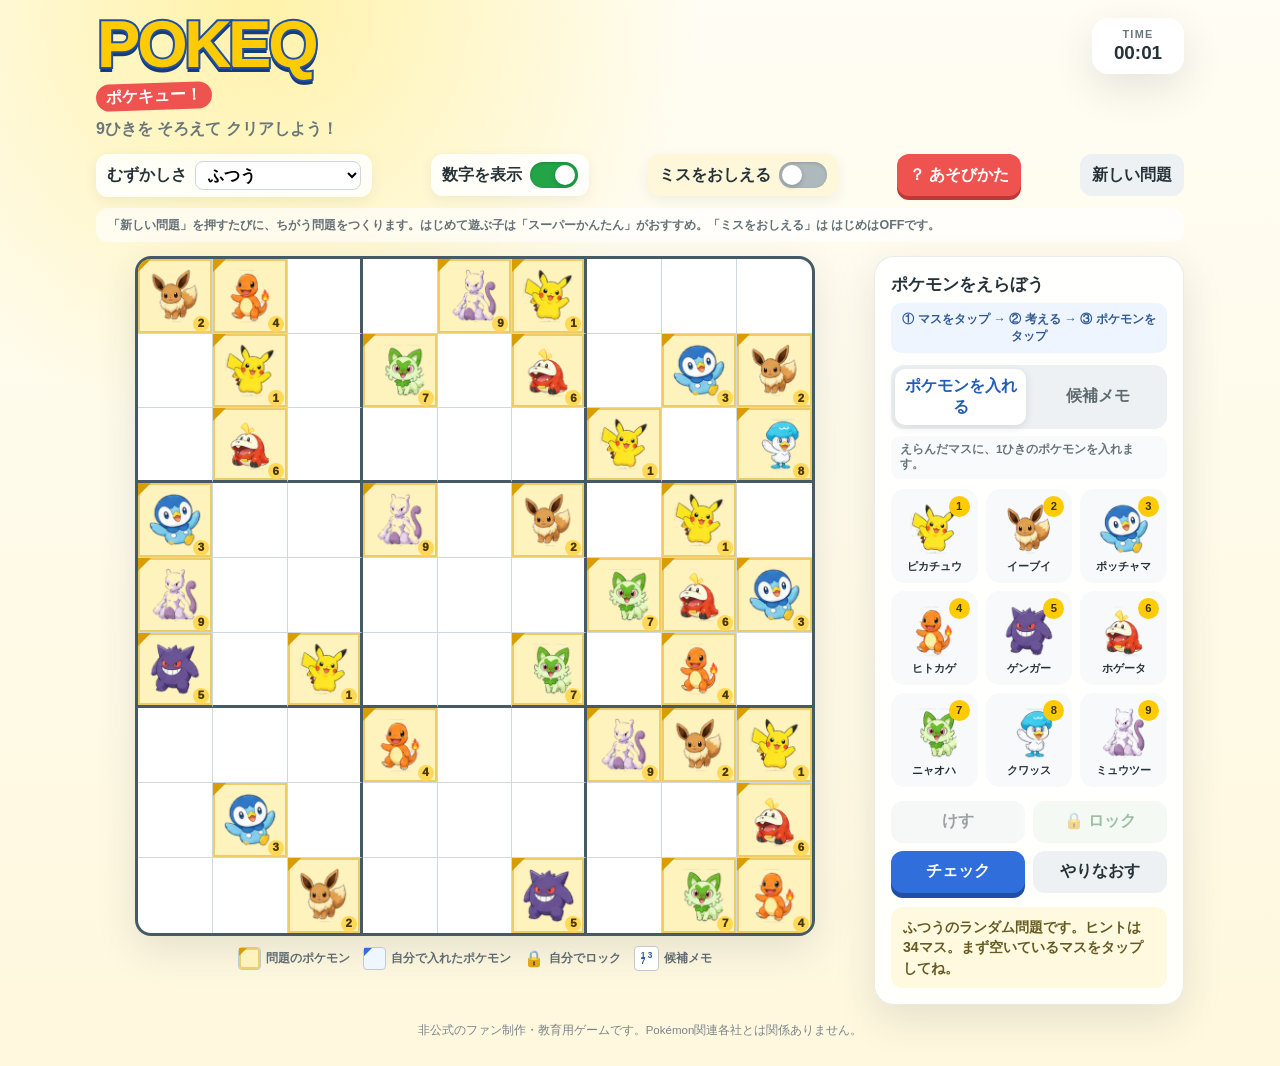
==== commit 30346f0b: "Add files via upload" ====
--- a/index.html
+++ b/index.html
@@ -25,6 +25,7 @@
       <label class="control-box">
         <span>むずかしさ</span>
         <select id="difficulty">
+          <option value="superEasy">スーパーかんたん</option>
           <option value="easy">かんたん</option>
           <option value="normal" selected>ふつう</option>
           <option value="hard">むずかしい</option>
@@ -47,20 +48,36 @@
       <button id="newGameBtn" class="btn btn-soft" type="button">新しい問題</button>
     </section>
 
-    <p class="hint-note">「ミスをおしえる」は はじめはOFF。じぶんで考えたいときは、そのままがおすすめです。</p>
+    <p class="hint-note">「新しい問題」を押すたびに、ちがう問題をつくります。はじめて遊ぶ子は「スーパーかんたん」がおすすめ。「ミスをおしえる」は はじめはOFFです。</p>
 
     <section class="game-area">
-      <div class="board-wrap">
-        <div id="sudokuBoard" class="sudoku-board" role="grid" aria-label="数独盤面"></div>
+      <div class="board-column">
+        <div class="board-wrap">
+          <div id="sudokuBoard" class="sudoku-board" role="grid" aria-label="数独盤面"></div>
+        </div>
+        <div class="board-legend" aria-label="マスの見分け方">
+          <span><i class="legend-cell fixed-sample"></i>問題のポケモン</span>
+          <span><i class="legend-cell user-sample"></i>自分で入れたポケモン</span>
+          <span><i class="legend-lock">🔒</i>自分でロック</span>
+          <span><i class="legend-note">1 3<br> 7</i>候補メモ</span>
+        </div>
       </div>
 
       <aside class="side-panel">
         <h2>ポケモンをえらぼう</h2>
-        <p class="choose-guide"><strong>① マスをタップ</strong> → <strong>② ポケモンをタップ</strong></p>
+        <p class="choose-guide"><strong>① マスをタップ</strong> → <strong>② 考える</strong> → <strong>③ ポケモンをタップ</strong></p>
+
+        <div class="input-mode" role="group" aria-label="入力モード">
+          <button id="answerModeBtn" class="mode-btn active" type="button">ポケモンを入れる</button>
+          <button id="noteModeBtn" class="mode-btn" type="button">候補メモ</button>
+        </div>
+        <p id="modeHelp" class="mode-help">えらんだマスに、1ひきのポケモンを入れます。</p>
+
         <div id="palette" class="pokemon-palette" aria-label="ポケモン選択"></div>
 
-        <div class="action-grid">
+        <div class="action-grid action-grid-4">
           <button id="eraseBtn" class="btn btn-soft" type="button">けす</button>
+          <button id="lockBtn" class="btn btn-lock" type="button">🔒 ロック</button>
           <button id="checkBtn" class="btn btn-primary" type="button">チェック</button>
           <button id="resetBtn" class="btn btn-soft" type="button">やりなおす</button>
         </div>
--- a/style.css
+++ b/style.css
@@ -159,3 +159,196 @@
   .toggle-control input:checked + .switch-ui .switch-knob { transform: translateX(20px); }
   .hint-note { font-size: .7rem; }
 }
+
+/* v4: random puzzles, clearer given/user cells, candidate notes, lock */
+.board-column { min-width: 0; }
+
+/* 問題の固定マスは黄色、自分の答えは青系で明確に分ける */
+.cell.fixed {
+  background: #fff3bd;
+  box-shadow: inset 0 0 0 2px rgba(215, 158, 0, .46);
+}
+.cell.fixed.related { background: #ffefab; }
+.cell.fixed::before {
+  content: "";
+  position: absolute;
+  z-index: 2;
+  top: 0;
+  left: 0;
+  width: 0;
+  height: 0;
+  border-top: 13px solid #d99d00;
+  border-right: 13px solid transparent;
+  pointer-events: none;
+}
+.cell.user-filled {
+  background: #eef7ff;
+}
+.cell.user-filled.related { background: #e2f1ff; }
+.cell.user-filled::before {
+  content: "";
+  position: absolute;
+  z-index: 2;
+  top: 0;
+  left: 0;
+  width: 0;
+  height: 0;
+  border-top: 13px solid #2f6edb;
+  border-right: 13px solid transparent;
+  pointer-events: none;
+}
+.cell.fixed img { width: 90%; height: 86%; }
+.cell.user-filled img { width: 78%; height: 75%; }
+.cell.user-filled .cell-number {
+  background: #2f6edb;
+  color: white;
+}
+.cell.fixed .cell-number {
+  background: #ffd857;
+  color: #493700;
+}
+.cell.user-locked {
+  background: #e7f8ea !important;
+  box-shadow: inset 0 0 0 2px rgba(34, 164, 71, .45);
+}
+.cell.user-locked::before { border-top-color: #22a447; }
+.lock-badge {
+  position: absolute;
+  left: 2px;
+  bottom: 1px;
+  z-index: 3;
+  font-size: clamp(.5rem, 1.25vw, .76rem);
+  line-height: 1;
+}
+
+.board-legend {
+  width: min(100%, 680px);
+  margin: 10px auto 0;
+  display: flex;
+  flex-wrap: wrap;
+  gap: 8px 13px;
+  align-items: center;
+  justify-content: center;
+  color: #5e6a70;
+  font-size: .72rem;
+  font-weight: 900;
+}
+.board-legend > span { display: inline-flex; align-items: center; gap: 5px; }
+.legend-cell {
+  position: relative;
+  width: 23px;
+  height: 23px;
+  display: inline-block;
+  border: 1px solid #bfc9ce;
+  border-radius: 4px;
+}
+.fixed-sample { background: #fff3bd; box-shadow: inset 0 0 0 2px rgba(215,158,0,.42); }
+.fixed-sample::before,
+.user-sample::before {
+  content: "";
+  position: absolute;
+  top: 0; left: 0;
+  width: 0; height: 0;
+  border-top: 8px solid #d99d00;
+  border-right: 8px solid transparent;
+}
+.user-sample { background: #eef7ff; }
+.user-sample::before { border-top-color: #2f6edb; }
+.legend-lock { font-style: normal; font-size: 1rem; }
+.legend-note {
+  width: 25px;
+  height: 25px;
+  display: inline-grid;
+  place-items: center;
+  border: 1px solid #bfc9ce;
+  border-radius: 4px;
+  background: white;
+  font-style: normal;
+  font-size: .52rem;
+  line-height: .8;
+  color: #315a94;
+}
+
+.input-mode {
+  display: grid;
+  grid-template-columns: 1fr 1fr;
+  gap: 6px;
+  margin: 0 0 7px;
+  padding: 4px;
+  border-radius: 13px;
+  background: #edf1f3;
+}
+.mode-btn {
+  min-height: 39px;
+  padding: 7px 8px;
+  border: 0;
+  border-radius: 10px;
+  background: transparent;
+  color: #5f6a70;
+  font-weight: 1000;
+  cursor: pointer;
+}
+.mode-btn.active {
+  background: white;
+  color: #245db8;
+  box-shadow: 0 2px 8px rgba(38,50,56,.12);
+}
+.mode-help {
+  min-height: 34px;
+  margin: 0 0 10px;
+  padding: 6px 9px;
+  border-radius: 9px;
+  background: #f8fafb;
+  color: #66747a;
+  font-size: .72rem;
+  font-weight: 800;
+  line-height: 1.35;
+}
+
+/* 候補はポケモン画像ではなく、1〜9を3×3で表示 */
+.cell.has-notes { background: #fff; }
+.candidate-grid {
+  width: 86%;
+  height: 86%;
+  display: grid;
+  grid-template-columns: repeat(3, 1fr);
+  grid-template-rows: repeat(3, 1fr);
+  align-items: center;
+  justify-items: center;
+  color: #2f5e9d;
+  font-variant-numeric: tabular-nums;
+  pointer-events: none;
+}
+.candidate-grid > span {
+  width: 100%;
+  min-width: 0;
+  min-height: 0;
+  display: grid;
+  place-items: center;
+  font-size: clamp(.45rem, 1.25vw, .8rem);
+  font-weight: 1000;
+  line-height: 1;
+}
+.candidate-grid .candidate-on {
+  color: #235aa9;
+}
+
+.btn-lock {
+  background: #e8f5e9;
+  color: #24713b;
+}
+.btn:disabled,
+.control-box select:disabled {
+  opacity: .45;
+  cursor: not-allowed;
+}
+.action-grid-4 { grid-template-columns: repeat(2, 1fr); }
+
+@media (max-width: 620px) {
+  .board-legend { font-size: .64rem; gap: 6px 9px; }
+  .legend-cell { width: 20px; height: 20px; }
+  .candidate-grid > span { font-size: clamp(.38rem, 2.25vw, .66rem); }
+  .cell.fixed::before,
+  .cell.user-filled::before { border-top-width: 10px; border-right-width: 10px; }
+  .lock-badge { left: 1px; bottom: 1px; }
+}
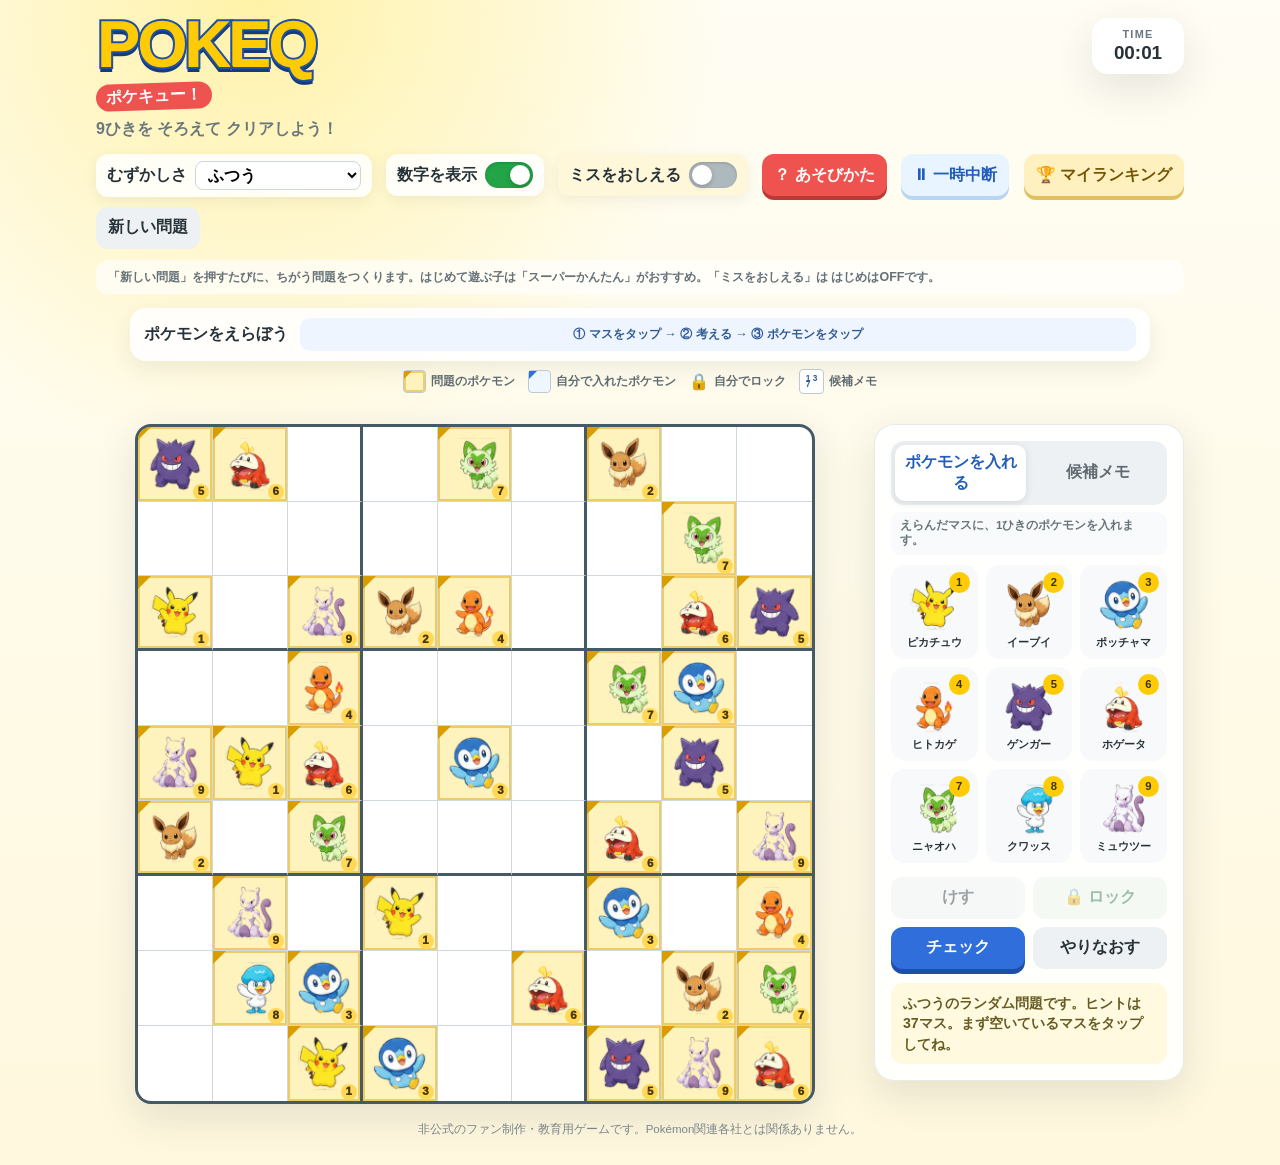
==== commit bc799d29: "Add files via upload" ====
--- a/index.html
+++ b/index.html
@@ -45,15 +45,18 @@
       </label>
 
       <a class="btn btn-help" href="howto.html">？ あそびかた</a>
+      <button id="pauseBtn" class="btn btn-pause" type="button">⏸ 一時中断</button>
+      <button id="rankingBtn" class="btn btn-ranking" type="button">🏆 マイランキング</button>
       <button id="newGameBtn" class="btn btn-soft" type="button">新しい問題</button>
     </section>
 
     <p class="hint-note">「新しい問題」を押すたびに、ちがう問題をつくります。はじめて遊ぶ子は「スーパーかんたん」がおすすめ。「ミスをおしえる」は はじめはOFFです。</p>
 
     <section class="game-area">
-      <div class="board-column">
-        <div class="board-wrap">
-          <div id="sudokuBoard" class="sudoku-board" role="grid" aria-label="数独盤面"></div>
+      <div class="preboard-info">
+        <div class="preboard-title-row">
+          <h2>ポケモンをえらぼう</h2>
+          <p class="choose-guide"><strong>① マスをタップ</strong> → <strong>② 考える</strong> → <strong>③ ポケモンをタップ</strong></p>
         </div>
         <div class="board-legend" aria-label="マスの見分け方">
           <span><i class="legend-cell fixed-sample"></i>問題のポケモン</span>
@@ -63,10 +66,13 @@
         </div>
       </div>
 
+      <div class="board-column">
+        <div class="board-wrap">
+          <div id="sudokuBoard" class="sudoku-board" role="grid" aria-label="数独盤面"></div>
+        </div>
+      </div>
+
       <aside class="side-panel">
-        <h2>ポケモンをえらぼう</h2>
-        <p class="choose-guide"><strong>① マスをタップ</strong> → <strong>② 考える</strong> → <strong>③ ポケモンをタップ</strong></p>
-
         <div class="input-mode" role="group" aria-label="入力モード">
           <button id="answerModeBtn" class="mode-btn active" type="button">ポケモンを入れる</button>
           <button id="noteModeBtn" class="mode-btn" type="button">候補メモ</button>
@@ -101,6 +107,7 @@
       <p class="clear-message">9ひきのみんなが そろったよ！</p>
       <div id="celebrationPokemon" class="celebration-pokemon"></div>
       <p class="clear-time">クリアタイム：<strong id="clearTime">00:00</strong></p>
+      <p id="clearRank" class="clear-rank"></p>
       <div class="clear-actions">
         <button id="closeClearBtn" class="btn btn-soft btn-large" type="button">盤面を見る</button>
         <button id="playAgainBtn" class="btn btn-primary btn-large" type="button">新しい問題にちょうせん</button>
@@ -108,6 +115,38 @@
     </div>
   </div>
 
+  <div id="pauseOverlay" class="pause-overlay" hidden>
+    <div class="pause-card" role="dialog" aria-modal="true" aria-labelledby="pauseTitle">
+      <p class="pause-kicker">BREAK TIME</p>
+      <h2 id="pauseTitle">ひとやすみ中…</h2>
+      <p class="pause-copy">タイマーも止まっています。もどったら、つづきから遊べるよ。</p>
+      <div class="pause-pokemon" aria-hidden="true">
+        <img src="images/2_eevee.png" alt="">
+        <img src="images/3_piplup.png" alt="">
+        <img src="images/7_sprigatito.png" alt="">
+      </div>
+      <button id="resumeBtn" class="btn btn-primary btn-large" type="button">▶ つづきから</button>
+    </div>
+  </div>
+
+  <div id="rankingOverlay" class="ranking-overlay" hidden>
+    <div class="ranking-card" role="dialog" aria-modal="true" aria-labelledby="rankingTitle">
+      <div class="ranking-head">
+        <div>
+          <p class="ranking-kicker">MY RANKING</p>
+          <h2 id="rankingTitle">🏆 マイランキング</h2>
+          <p>この端末・このブラウザに、レベルごとのベストタイムを保存します。</p>
+        </div>
+        <button id="closeRankingBtn" class="ranking-close" type="button" aria-label="ランキングを閉じる">×</button>
+      </div>
+      <div id="rankingLists" class="ranking-lists"></div>
+      <div class="ranking-actions">
+        <button id="clearRankingBtn" class="btn btn-soft" type="button">ランキングをリセット</button>
+        <button id="closeRankingBtn2" class="btn btn-primary" type="button">ゲームにもどる</button>
+      </div>
+    </div>
+  </div>
+
   <script src="script.js"></script>
 </body>
 </html>
--- a/style.css
+++ b/style.css
@@ -352,3 +352,245 @@
   .cell.user-filled::before { border-top-width: 10px; border-right-width: 10px; }
   .lock-badge { left: 1px; bottom: 1px; }
 }
+
+
+/* v6: guide above board, pause screen, per-level local rankings */
+.preboard-info {
+  grid-column: 1 / -1;
+  width: min(100%, 1020px);
+  margin: 0 auto 10px;
+}
+.preboard-title-row {
+  display: flex;
+  align-items: center;
+  gap: 12px;
+  justify-content: space-between;
+  padding: 10px 14px;
+  border-radius: 16px;
+  background: rgba(255,255,255,.9);
+  box-shadow: 0 8px 22px rgba(38,50,56,.08);
+}
+.preboard-title-row h2 {
+  flex: 0 0 auto;
+  margin: 0;
+  font-size: 1.02rem;
+}
+.preboard-title-row .choose-guide {
+  flex: 1 1 auto;
+  margin: 0;
+}
+.preboard-info .board-legend {
+  margin-top: 8px;
+}
+.btn-pause {
+  background: #e8f4ff;
+  color: #245db8;
+  box-shadow: 0 4px 0 #b8d6f4;
+}
+.btn-ranking {
+  background: #fff0bf;
+  color: #765500;
+  box-shadow: 0 4px 0 #e1c15d;
+}
+
+.pause-overlay[hidden],
+.ranking-overlay[hidden] { display: none; }
+
+.pause-overlay,
+.ranking-overlay {
+  position: fixed;
+  inset: 0;
+  z-index: 180;
+  display: grid;
+  place-items: center;
+  padding: 18px;
+  background: rgba(28,37,42,.82);
+  backdrop-filter: blur(7px);
+}
+
+.pause-card {
+  width: min(560px, 100%);
+  padding: 26px 20px 24px;
+  text-align: center;
+  border-radius: 28px;
+  background:
+    radial-gradient(circle at 50% 0%, #fff5b5 0, transparent 42%),
+    linear-gradient(180deg, #fffdf1 0%, #edf8ff 100%);
+  box-shadow: 0 28px 80px rgba(0,0,0,.3);
+}
+.pause-kicker,
+.ranking-kicker {
+  margin: 0 0 4px;
+  color: #2f6edb;
+  font-size: .72rem;
+  font-weight: 1000;
+  letter-spacing: .13em;
+}
+.pause-card h2 {
+  margin: 0;
+  font-size: clamp(2rem, 8vw, 3rem);
+}
+.pause-copy {
+  margin: 9px auto 16px;
+  max-width: 430px;
+  color: #617078;
+  font-weight: 800;
+  line-height: 1.55;
+}
+.pause-pokemon {
+  display: flex;
+  justify-content: center;
+  align-items: end;
+  gap: 6px;
+  min-height: 150px;
+  margin: 4px 0 18px;
+}
+.pause-pokemon img {
+  width: min(128px, 29vw);
+  height: 135px;
+  object-fit: contain;
+  filter: drop-shadow(0 8px 7px rgba(38,50,56,.16));
+  animation: pause-float 2.8s ease-in-out infinite;
+}
+.pause-pokemon img:nth-child(2) { animation-delay: -.9s; }
+.pause-pokemon img:nth-child(3) { animation-delay: -1.8s; }
+@keyframes pause-float {
+  0%, 100% { transform: translateY(0) rotate(-1deg); }
+  50% { transform: translateY(-7px) rotate(1deg); }
+}
+
+.ranking-card {
+  width: min(760px, 100%);
+  max-height: calc(100vh - 36px);
+  overflow: auto;
+  padding: 20px;
+  border-radius: 24px;
+  background: #fffef8;
+  box-shadow: 0 28px 80px rgba(0,0,0,.3);
+}
+.ranking-head {
+  display: flex;
+  gap: 12px;
+  justify-content: space-between;
+  align-items: flex-start;
+}
+.ranking-head h2 {
+  margin: 0;
+  font-size: 1.65rem;
+}
+.ranking-head p:not(.ranking-kicker) {
+  margin: 6px 0 0;
+  color: #6b777d;
+  font-size: .82rem;
+  font-weight: 700;
+}
+.ranking-close {
+  flex: 0 0 auto;
+  width: 40px;
+  height: 40px;
+  border: 0;
+  border-radius: 50%;
+  background: #edf1f3;
+  color: #455a64;
+  font-size: 1.6rem;
+  line-height: 1;
+  cursor: pointer;
+}
+.ranking-lists {
+  display: grid;
+  grid-template-columns: repeat(2, 1fr);
+  gap: 12px;
+  margin-top: 16px;
+}
+.rank-panel {
+  min-width: 0;
+  padding: 13px;
+  border: 1px solid #e1e7ea;
+  border-radius: 16px;
+  background: white;
+}
+.rank-panel h3 {
+  margin: 0 0 9px;
+  font-size: .98rem;
+}
+.rank-table {
+  width: 100%;
+  border-collapse: collapse;
+  font-variant-numeric: tabular-nums;
+}
+.rank-table th,
+.rank-table td {
+  padding: 7px 5px;
+  border-bottom: 1px solid #edf1f3;
+  text-align: left;
+  font-size: .78rem;
+}
+.rank-table th {
+  color: #718087;
+  font-size: .68rem;
+}
+.rank-table tr:last-child td { border-bottom: 0; }
+.rank-place {
+  width: 2.4em;
+  font-weight: 1000;
+}
+.rank-time {
+  font-weight: 1000;
+  color: #245db8;
+}
+.rank-empty {
+  margin: 8px 0 2px;
+  color: #8a959a;
+  font-size: .78rem;
+  font-weight: 700;
+}
+.ranking-actions {
+  display: grid;
+  grid-template-columns: 1fr 1.2fr;
+  gap: 9px;
+  margin-top: 16px;
+}
+.clear-rank {
+  min-height: 22px;
+  margin: -7px 0 14px;
+  color: #24613a;
+  font-weight: 1000;
+  font-size: .9rem;
+}
+
+@media (max-width: 860px) {
+  .preboard-info { order: 0; }
+  .board-column { order: 1; }
+  .side-panel { order: 2; margin-top: -4px; }
+  .game-area { gap: 10px; }
+  .side-panel {
+    border-top-left-radius: 12px;
+    border-top-right-radius: 12px;
+  }
+}
+@media (max-width: 620px) {
+  .preboard-info { margin-bottom: 5px; }
+  .preboard-title-row {
+    display: block;
+    padding: 9px 10px;
+  }
+  .preboard-title-row h2 {
+    margin-bottom: 7px;
+    font-size: .96rem;
+  }
+  .preboard-title-row .choose-guide {
+    padding: 7px 8px;
+    font-size: .72rem;
+  }
+  .preboard-info .board-legend {
+    margin-top: 6px;
+  }
+  .side-panel {
+    padding-top: 11px;
+  }
+  .pause-card { padding: 22px 14px 20px; }
+  .pause-pokemon { min-height: 118px; }
+  .pause-pokemon img { height: 108px; }
+  .ranking-lists { grid-template-columns: 1fr; }
+  .ranking-actions { grid-template-columns: 1fr; }
+}
